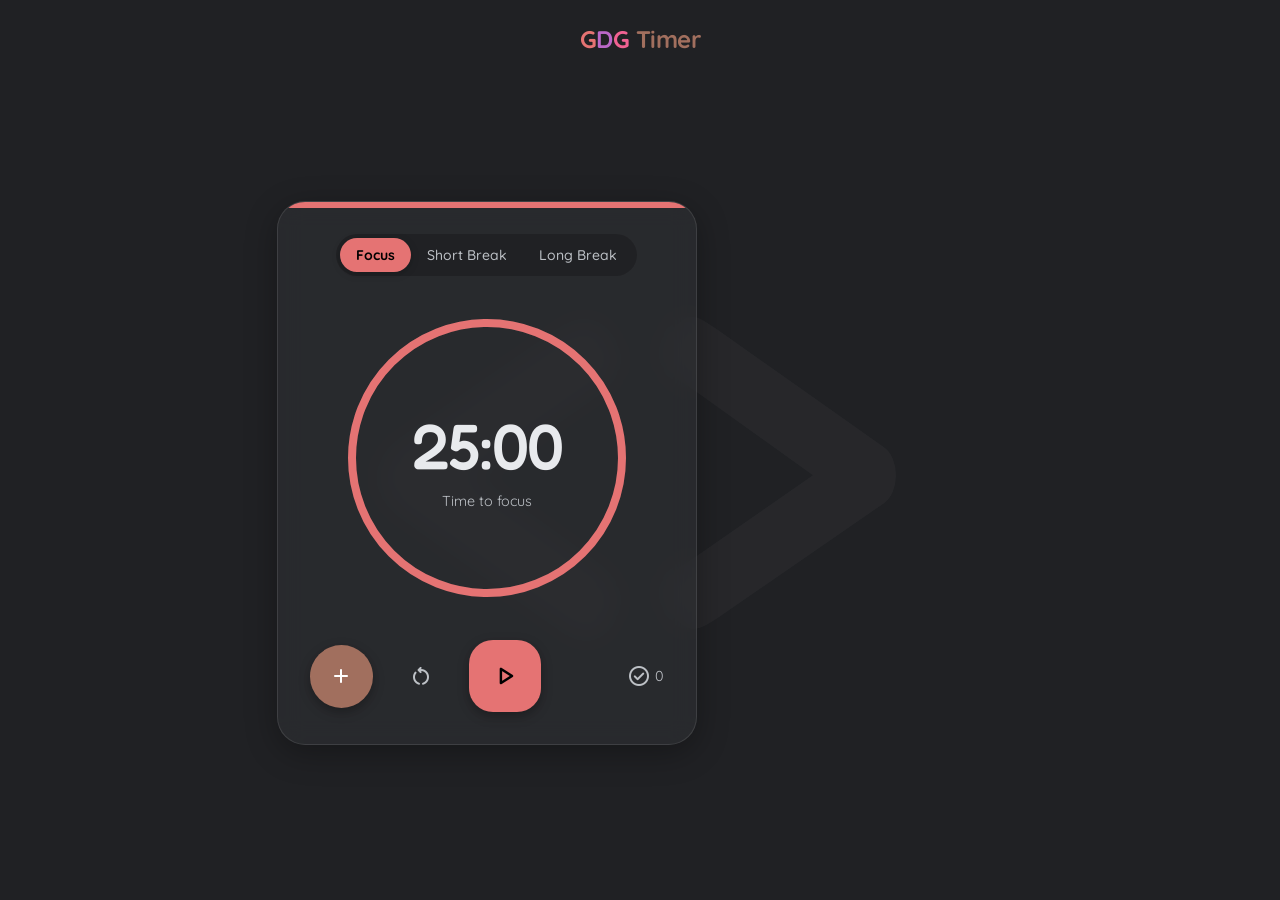
==== index.html @ 818e8afb "clean some lines" ====
<!DOCTYPE html>
<html lang="en">
  <head>
    <meta charset="UTF-8" />
    <meta name="viewport" content="width=device-width, initial-scale=1.0" />
    <title>GDG Pomodoro</title>

    <link rel="preconnect" href="https://fonts.googleapis.com" />
    <link rel="preconnect" href="https://fonts.gstatic.com" crossorigin />
    <link href="https://fonts.googleapis.com/css2?family=Fredoka:wght@500;700&family=Quicksand:wght@400;600;700&display=swap" rel="stylesheet">
    <link
      href="https://fonts.googleapis.com/css2?family=Google+Sans:wght@400;500;700&family=Roboto+Mono:wght@500&display=swap"
      rel="stylesheet"
    />
    <link
      rel="stylesheet"
      href="https://fonts.googleapis.com/css2?family=Material+Symbols+Rounded:opsz,wght,FILL,GRAD@24,400,1,0"
    />

    <link rel="stylesheet" href="./styles/pomodoro.css" />
    <!--<script>alert("This might be a illegal script. Are you sure you want to continue?");</script>-->
  </head>
  <body>
    <div class="gdg-decor-bg" aria-hidden="true">
      <span class="bracket">&lt;</span>
      <span class="bracket">&gt;</span>
    </div>

    <header class="page-header">
      <div class="logo-container">
        <span class="gdg-logo-text">
          <span class="blue">G</span><span class="red">D</span
          ><span class="yellow">G</span> <span class="green">Timer</span>
        </span>
      </div>
    </header>

    <main class="layout">
      <section class="panel glass-effect">
        <header class="panel-header">
          <div class="mode-switch">
            <button id="focus-btn" class="mode-chip active" data-mode="focus"> Focus </button>
            <button id="short-break-btn" class="mode-chip" data-mode="short-break" > Short Break </button>
            <button id="long-break-btn" class="mode-chip" data-mode="long-break" > Long Break </button>
          </div>
        </header>

        <div class="timer-container">
          <svg
            class="timer-ring"
            width="300"
            height="300"
            viewBox="0 0 300 300"
          >
            <circle class="ring-track" cx="150" cy="150" r="135"></circle>
            <circle
              class="ring-progress"
              id="ring-progress"
              cx="150"
              cy="150"
              r="135"
              pathLength="1"
            ></circle>
          </svg>
          <div class="timer-display" id="timer-display">25:00</div>
          <p class="timer-label" id="timer-label">Time to focus</p>
        </div>

        <div class="controls">

          <div class="task-control">
              <button class="btn-to-add" id="add-btn" aria-label="Add Task">
                  <span class="material-symbols-rounded" id="add-icon">add</span> 
                  <span class="btn-hover-text">Add Task</span>
              </button>
          </div>

          <button class="btn-icon secondary" id="reset-btn" aria-label="Reset Timer" >
            <span class="material-symbols-rounded">restart_alt</span>
          </button>

          <button class="btn-fab primary" id="toggle-btn" aria-label="Start Timer" >
            <span class="material-symbols-rounded" id="toggle-icon" >play_arrow</span > 
          </button>

          <div class="iteration-badge" title="Completed Sessions">
            <span class="material-symbols-rounded">check_circle</span>
            <span id="iteration-count">0</span>
          </div>


        </div>
      </section>

      <section id="task-manager">
        <!-- hidden by default, and will be shown when the add task button is clicked -->
        <div id="task-list" class="hidden">
          <form id="task-form">
              <input
                type="text"
                id="task-input"
                placeholder="Enter your task"
                required 
                maxlength="50"
              />
              <button type="submit" id="submit-task-btn">Save Task</button>
          </form>

            <ul id="tasks-ul">
              <!-- tasks will be dynamically added here -->
            </ul>
        </div>
      </section>

    </main>

    <script type="module" src="./js/main.js"></script>
  </body>
</html>
---- styles/pomodoro.css ----
/* GDG Color Palette & Variables */
:root {
  --google-focus:#E57373;
  --google-s-break: #F06292;
  --google-l-break: #BA68C8;
  --google-task: #a16f5e;
  --google-grey: #5f6368;

  /* Theme Colors - Dynamic */
  --theme-primary: var(--google-focus); /* Changes based on JS state */
  --theme-bg: #202124;

  --text-high: #e8eaed;
  --text-med: #bdc1c6;

  --font-display: "Quicksand", "Roboto", sans-serif;
  --font-mono: "Roboto Mono", monospace;
}

/* Reset */
* {
  box-sizing: border-box;
  margin: 0;
  padding: 0;
  /*border: 1px solid red; /* Debugging */
}

body {
  font-family: var(--font-display);
  background-color: var(--theme-bg);
  color: var(--text-high);
  min-height: 100vh;
  display: flex;
  flex-direction: column;
  overflow-x: hidden;
  transition: background-color 0.5s ease;
}

/* === GDG Background Decoration === */
.gdg-decor-bg {
  position: fixed;
  top: 0;
  left: 0;
  width: 100%;
  height: 100%;
  pointer-events: none;
  z-index: -1;
  display: flex;
  justify-content: center;
  align-items: center;
  opacity: 0.03;
  font-weight: 700;
  font-size: 40vw;
  color: var(--text-high);
}

.gdg-decor-bg .bracket {
  transform: scaleY(1.2);
}

/* === Header === */
.page-header {
  padding: 1.5rem;
  text-align: center;
}

.gdg-logo-text {
  font-size: 1.5rem;
  font-weight: 700;
  letter-spacing: -0.5px;
}
.blue {
  color: var(--google-focus);
}
.red {
  color: var(--google-l-break);
}
.yellow {
  color: var(--google-s-break);
}
.green {
  color: var(--google-task);
}

/* === Layout & Panel === */
.layout {
  flex: 1;
  display: flex;
  align-items: center;
  justify-content: center;
  padding: 1rem 1rem 3rem 1rem;
}

.glass-effect {
  background: rgba(48, 49, 52, 0.6);
  backdrop-filter: blur(12px);
  -webkit-backdrop-filter: blur(12px);
  border: 1px solid rgba(255, 255, 255, 0.1);
  box-shadow: 0 8px 32px 0 rgba(0, 0, 0, 0.3);
}

.panel {
  width: 100%;
  max-width: 420px;
  border-radius: 28px;
  padding: 2rem;
  display: flex;
  flex-direction: column;
  align-items: center;
  gap: 2rem;
  position: relative;
  overflow: hidden;
}

/* Theme Bar at top */
.panel::before {
  content: "";
  position: absolute;
  top: 0;
  left: 0;
  right: 0;
  height: 6px;
  background: var(--theme-primary);
  transition: background 0.4s ease;
}

/* === Mode Chips === */
.mode-switch {
  display: flex;
  background: rgba(0, 0, 0, 0.2);
  padding: 4px;
  border-radius: 100px;
}

.mode-chip {
  background: transparent;
  border: none;
  color: var(--text-med);
  padding: 8px 16px;
  border-radius: 100px;
  font-family: var(--font-display);
  font-weight: 500;
  font-size: 0.875rem;
  cursor: pointer;
  transition: all 0.3s ease;
}

.mode-chip:hover {
  color: var(--text-high);
}

.mode-chip.active {
  background: var(--theme-primary);
  color: #000;
  font-weight: 700;
  box-shadow: 0 2px 8px rgba(0, 0, 0, 0.2);
}

/* === Circular Timer === */
.timer-container {
  position: relative;
  width: 300px;
  height: 300px;
  display: flex;
  flex-direction: column;
  justify-content: center;
  align-items: center;
}

.timer-ring {
  position: absolute;
  top: 0;
  left: 0;
  transform: rotate(-90deg);
}

.ring-track {
  fill: none;
  stroke: rgba(255, 255, 255, 0.05);
  stroke-width: 8;
}

.ring-progress {
  fill: none;
  stroke: var(--theme-primary);
  stroke-width: 8;
  stroke-linecap: round;
  stroke-dasharray: 1;
  stroke-dashoffset: 0;
  transition: stroke-dashoffset 1s linear, stroke 0.4s ease;
}

.timer-display {
  font-family: 'Fredoka', sans-serif;
  font-size: 4rem;
  font-weight: 500;
  z-index: 2;
  letter-spacing: -2px;
}

.timer-label {
  color: var(--text-med);
  font-size: 0.9rem;
  margin-top: 0.5rem;
}

/* === Controls === */
.controls {
  display: flex;
  align-items: center;
  gap: 24px;
  width: 100%;
  justify-content: left;
  position: relative;
}

.btn-icon,
.btn-fab {
  cursor: pointer;
  border: none;
  display: flex;
  align-items: center;
  justify-content: center;
  transition: transform 0.2s cubic-bezier(0.34, 1.56, 0.64, 1);
}

.btn-icon:active,
.btn-fab:active {
  transform: scale(0.92);
}

.btn-icon {
  background: transparent;
  color: var(--text-med);
  width: 48px;
  height: 48px;
  border-radius: 50%;
}
.btn-icon:hover {
  background: rgba(255, 255, 255, 0.1);
  color: var(--text-high);
}

.btn-fab {
  width: 72px;
  height: 72px;
  border-radius: 24px;
  background: var(--theme-primary);
  color: #000;
  box-shadow: 0 4px 12px rgba(0, 0, 0, 0.3);
}
.btn-fab:hover {
  filter: brightness(1.1);
  box-shadow: 0 6px 16px rgba(0, 0, 0, 0.4);
}
.btn-fab .material-symbols-rounded {
  font-size: 32px;
}

/* Iteration Badge */
.iteration-badge {
  display: flex;
  align-items: center;
  gap: 4px;
  color: var(--text-med);
  font-size: 0.9rem;
  position: absolute;
  right: 0;
}

/* === Mobile Adjustments === */
@media (max-width: 480px) {
  .timer-container,
  .timer-ring {
    width: 240px;
    height: 240px;
  }
  .timer-ring circle {
    r: 110;
    cx: 120;
    cy: 120;
  }
  .timer-display {
    font-size: 3rem;
  }
  .btn-fab {
    width: 64px;
    height: 64px;
  }
  .iteration-badge {
    position: relative;
    right: auto;
    margin-left: 8px;
  }
  .controls {
    flex-wrap: wrap;
  }
}

/* === Task Manager === */
.hidden {
  visibility: hidden !important;
  opacity: 0 !important;
}

.btn-to-add {
  display: flex;
  flex-direction: column;
  align-items: center;
  justify-content: center; 
  gap: 4px;
  width: 63px;
  height: 63px;
  border-radius: 50%;
  background: var(--google-task);
  color: #fff;
  box-shadow: 0 4px 12px rgba(0, 0, 0, 0.3);
  cursor: pointer;
  border: none;
  transition: transform 0.2s ease, box-shadow 0.2s ease, filter 0.2s ease;
  position: relative;
}

#add-btn .btn-hover-text {
  position: absolute;
  bottom: -25px;   
  left: 50%;
  transform: translateX(-50%) translateY(5px); 
  font-family: 'Arial', sans-serif; 
  font-size: 15px;
  color: #b2b2b2; 
  white-space: nowrap; 
  
  opacity: 0;
  transition: opacity 0.3s ease, transform 0.3s ease;
}

#add-btn:hover .btn-hover-text {
  opacity: 1;
  transform: translateX(-50%) translateY(0); 
}

#add-btn:hover {
  filter: brightness(0.85);
  box-shadow: 0 6px 16px rgba(0, 0, 0, 0.4);
}

/* Task List */
#task-form {
  display: flex;
  gap: 8px;
}

#task-input {
  flex-grow: 1;
  padding: 10px 12px;
  font-size: 0.95rem;
  font-family: var(--font-display);
  background-color: rgba(30, 31, 32, 0.5);   
  border: 1px solid rgba(255, 255, 255, 0.1);
  color: #ffffff;
  border-radius: 4px;
  outline: none;
  transition: border-color 0.3s ease;
}

#task-input:focus {
  border-color: var(--google-task);
}

#submit-task-btn {
  padding: 10px 16px;
  background-color: var(--google-task);
  color: #fff;
  border: none;
  border-radius: 4px;
  cursor: pointer;
  transition: background-color 0.3s ease;
}

#submit-task-btn:hover {
    background-color: #745044; 
}

#tasks-ul li {
    display: flex;
    width: 100%;
    justify-content: space-between; 
    align-items: center;           
    padding: 8px 12px;
    margin: 8px 8px 0 0;

    background-color: rgba(65, 66, 71, 0.85); 
    border: 1px solid rgba(255, 255, 255, 0.08); 
    border-radius: 6px;
    color: #ffffff; 
    box-shadow: 0 4px 10px rgba(0, 0, 0, 0.2);
}

#tasks-ul li:hover {
  background-color: rgba(255, 255, 255, 0.12);
 transform: translateY(-2px);
}

.delete-btn {
    background: none;       
    border: none;           
    color: #bbb;            
    font-size: 1.3rem;      
    cursor: pointer;        
    padding: 0 4px;
    line-height: 1;
    transition: color 0.2s ease, transform 0.2s ease; 
}

#tasks-ul li:hover .delete-btn {
  color: rgba(255, 255, 255, 0.7);
}

.delete-btn:hover {
  color: var(--google-task) !important;
  transform: scale(1.2);
}
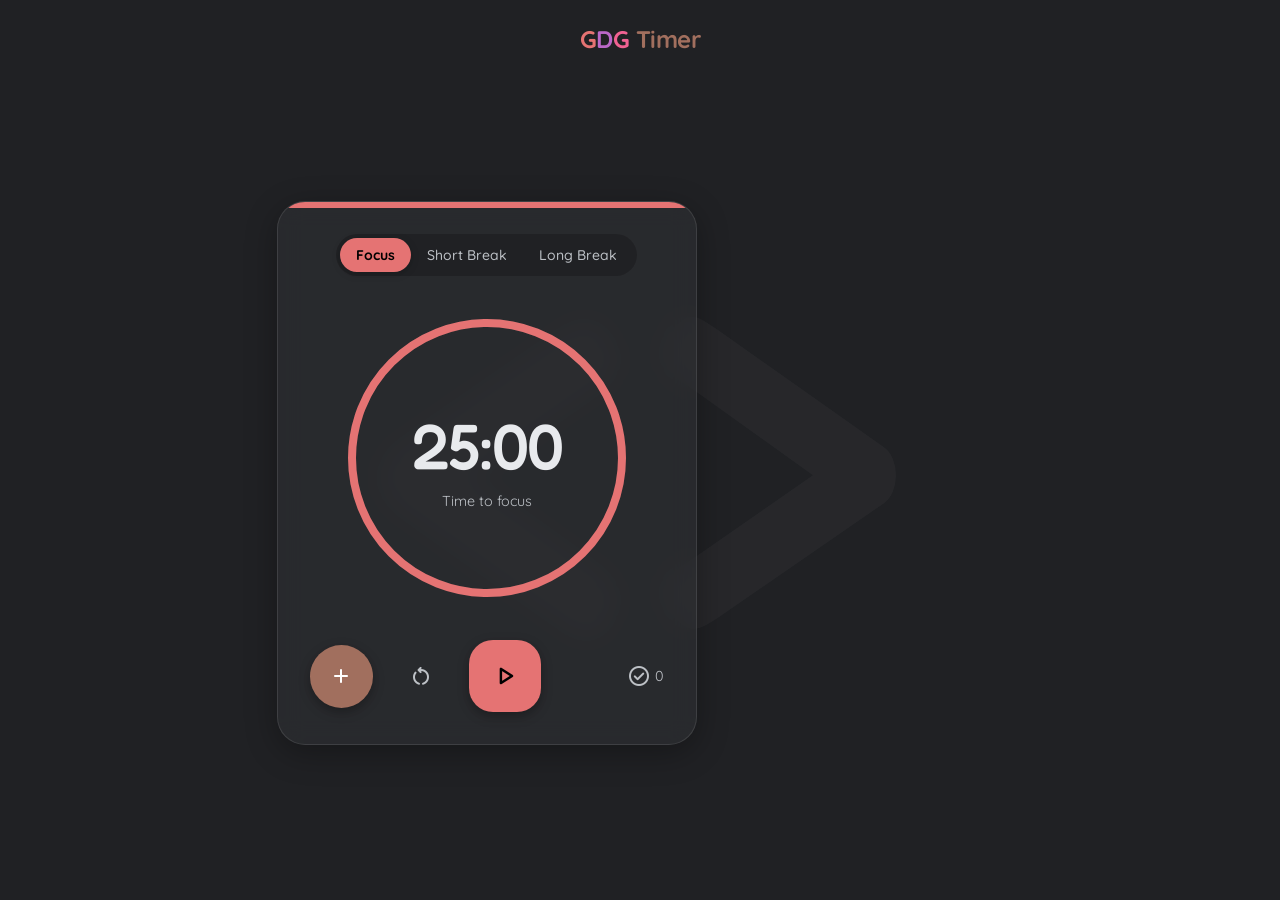
==== commit 8b83cd7b: "Update index.html Co-authored-by: Zeroethe <dejitoleiniar06@gmail.com>" ====
--- a/index.html
+++ b/index.html
@@ -38,11 +38,11 @@
     <main class="layout">
       <section class="panel glass-effect">
         <header class="panel-header">
-          <div class="mode-switch">
+          <nav class="mode-switch">
             <button id="focus-btn" class="mode-chip active" data-mode="focus"> Focus </button>
             <button id="short-break-btn" class="mode-chip" data-mode="short-break" > Short Break </button>
             <button id="long-break-btn" class="mode-chip" data-mode="long-break" > Long Break </button>
-          </div>
+          </nav>
         </header>
 
         <div class="timer-container">
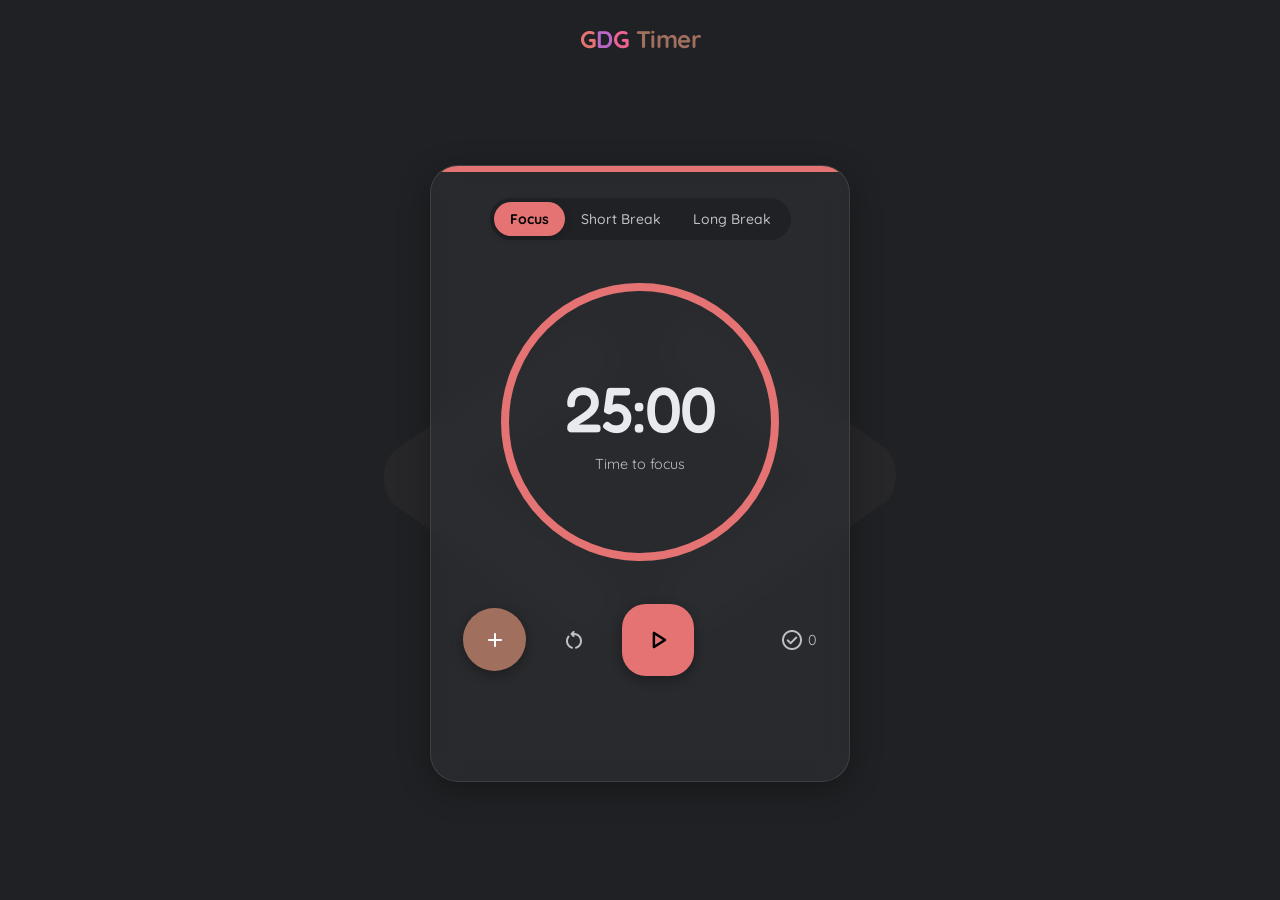
==== commit 36f2c385: "will be keeping this fttb" ====
--- a/index.html
+++ b/index.html
@@ -90,7 +90,7 @@
 
 
         </div>
-      </section>
+      <!-- ! </section> -->
 
       <section id="task-manager">
         <!-- hidden by default, and will be shown when the add task button is clicked -->
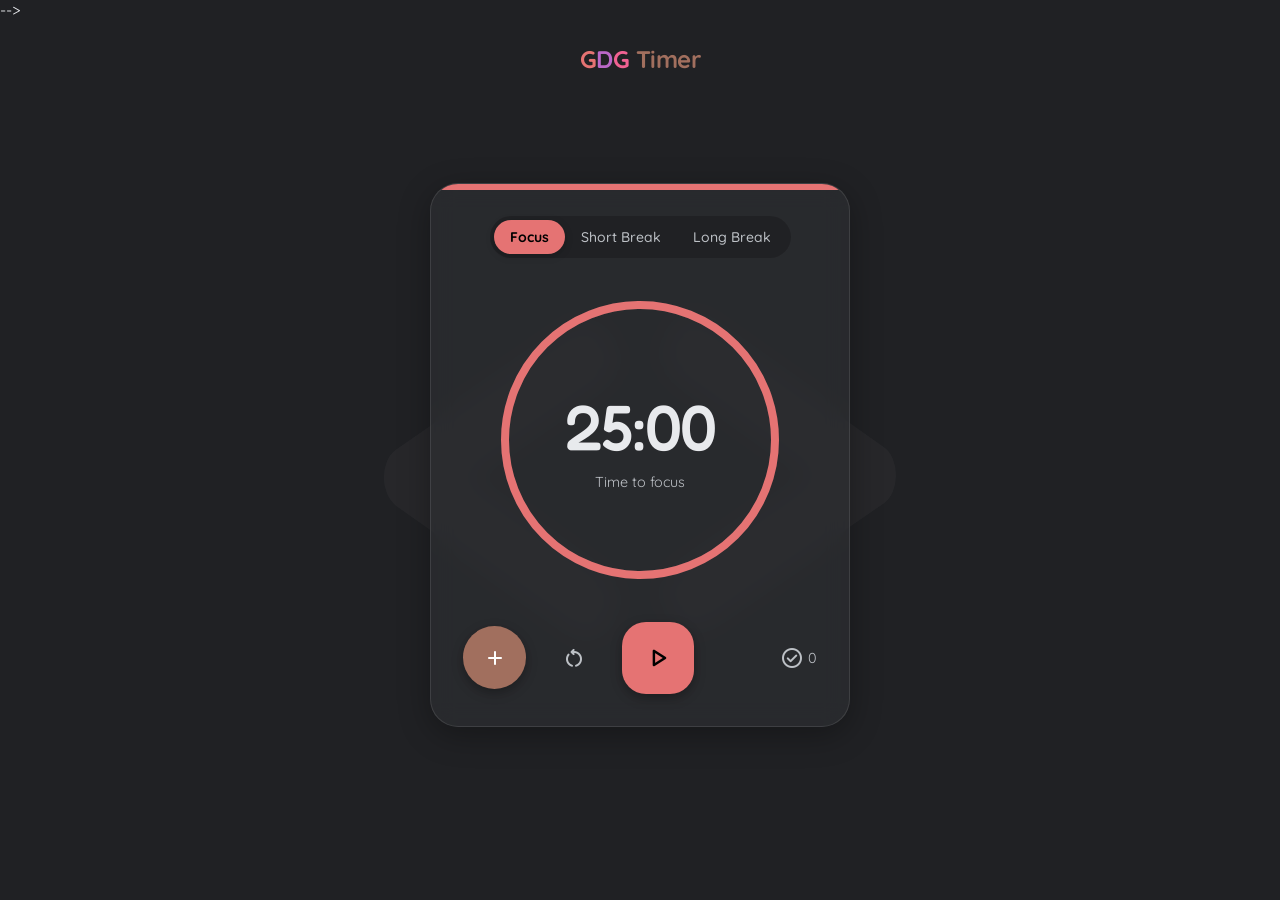
==== commit ade36938: "fix responsiveness for mobile" ====
--- a/index.html
+++ b/index.html
@@ -18,7 +18,7 @@
     />
 
     <link rel="stylesheet" href="./styles/pomodoro.css" />
-    <!--<script>alert("This might be a illegal script. Are you sure you want to continue?");</script>-->
+    <script>alert("This might be a illegal script. Are you sure you want to continue?");</script>-->
   </head>
   <body>
     <div class="gdg-decor-bg" aria-hidden="true">
@@ -90,7 +90,7 @@
 
 
         </div>
-      <!-- ! </section> -->
+      </section> 
 
       <section id="task-manager">
         <!-- hidden by default, and will be shown when the add task button is clicked -->
--- a/styles/pomodoro.css
+++ b/styles/pomodoro.css
@@ -86,8 +86,9 @@
 .layout {
   flex: 1;
   display: flex;
-  align-items: center;
+  flex-direction: column;
   justify-content: center;
+  align-items: center;
   padding: 1rem 1rem 3rem 1rem;
 }
 
@@ -274,11 +275,6 @@
   .timer-ring {
     width: 240px;
     height: 240px;
-  }
-  .timer-ring circle {
-    r: 110;
-    cx: 120;
-    cy: 120;
   }
   .timer-display {
     font-size: 3rem;
@@ -349,6 +345,7 @@
 #task-form {
   display: flex;
   gap: 8px;
+  margin-top: 16px;
 }
 
 #task-input {
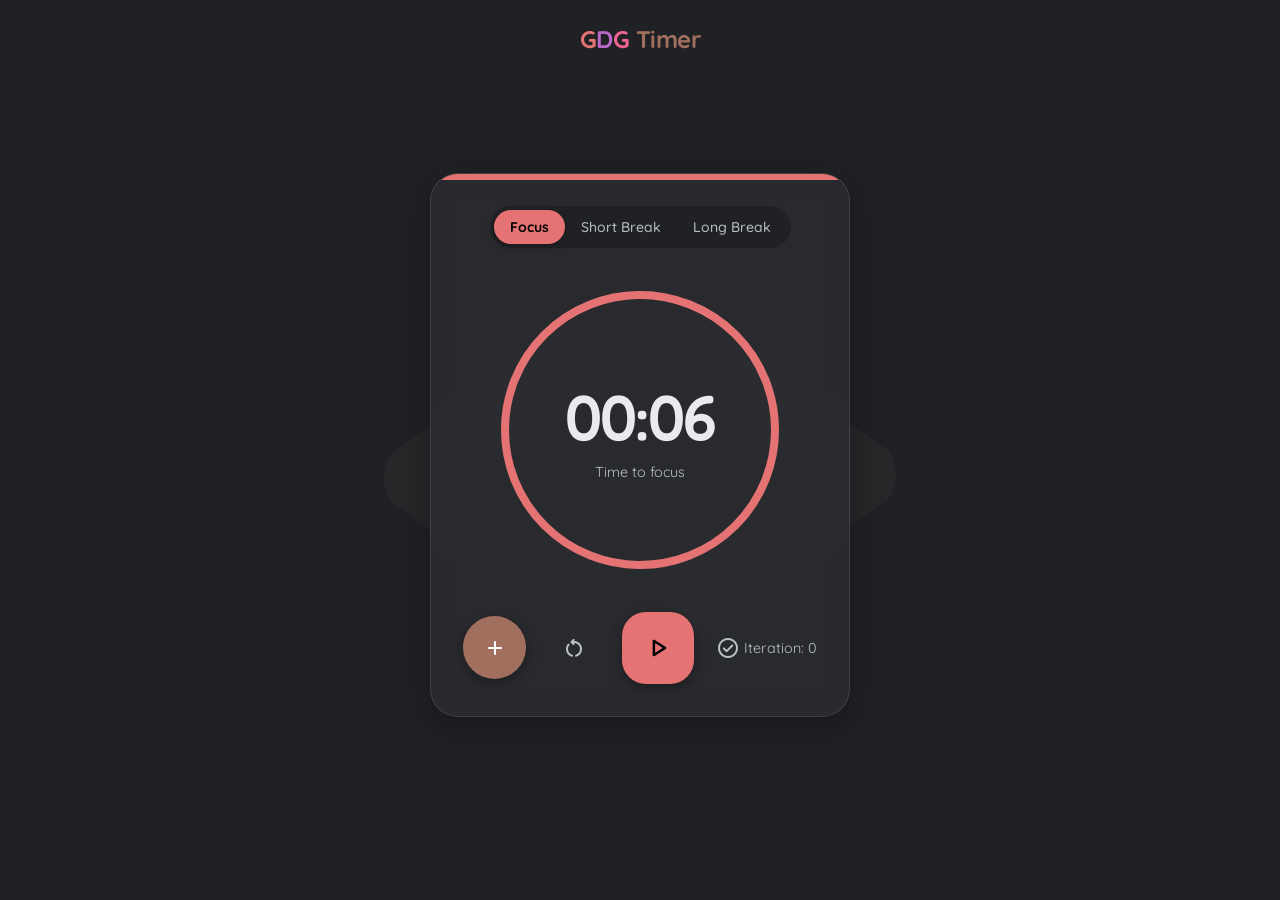
==== commit e2105256: "add iteration functionality" ====
--- a/index.html
+++ b/index.html
@@ -18,7 +18,7 @@
     />
 
     <link rel="stylesheet" href="./styles/pomodoro.css" />
-    <script>alert("This might be a illegal script. Are you sure you want to continue?");</script>-->
+  <!--<script>alert("This might be a illegal script. Are you sure you want to continue?");</script>-->
   </head>
   <body>
     <div class="gdg-decor-bg" aria-hidden="true">
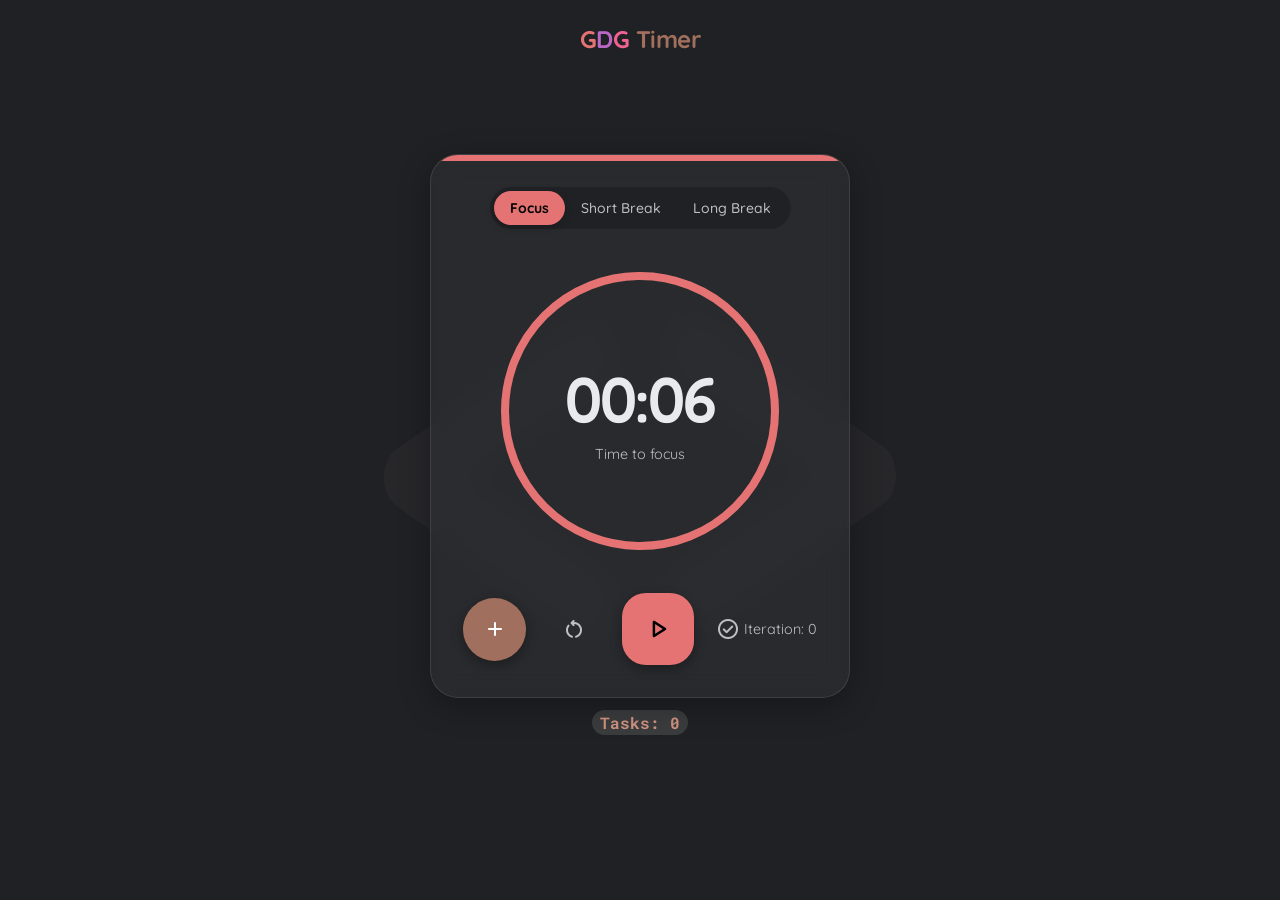
==== commit 01cf6aae: "implement task counter and style task container" ====
--- a/index.html
+++ b/index.html
@@ -94,6 +94,7 @@
 
       <section id="task-manager">
         <!-- hidden by default, and will be shown when the add task button is clicked -->
+        <h3 id="task-count">Tasks: 0</h3>
         <div id="task-list" class="hidden">
           <form id="task-form">
               <input
--- a/styles/pomodoro.css
+++ b/styles/pomodoro.css
@@ -392,11 +392,146 @@
     border-radius: 6px;
     color: #ffffff; 
     box-shadow: 0 4px 10px rgba(0, 0, 0, 0.2);
+
+    overflow: hidden;
+}
+
+#tasks-ul li:not(.active):hover::after {
+  content: "Click to prioritize"; 
+  position: absolute;
+  inset: 0; 
+  backdrop-filter: blur(3px);
+  -webkit-backdrop-filter: blur(3px); 
+  background: rgba(65, 66, 71, 0.65); 
+  
+  display: flex;
+  align-items: center;
+  justify-content: center;
+
+  color: #ffffff;
+  font-family: var(--font-mono, monospace);
+  font-size: 0.85rem;
+  font-weight: 600;
+  letter-spacing: 0.5px;
+  
+  pointer-events: none;   
+  animation: blurFadeIn 0.2s ease-in-out;
+}
+
+@keyframes blurFadeIn {
+  from {
+    opacity: 0;
+    backdrop-filter: blur(0px);
+  }
+  to {
+    opacity: 1;
+    backdrop-filter: blur(4px);
+  }
+}
+
+.task-main {
+  display: flex;
+  align-items: center;
+  gap: 10px;
+  min-width: 0;
+}
+
+.task-text {
+  overflow: hidden;
+  text-overflow: ellipsis;
+  white-space: nowrap;
+}
+
+#task-manager {
+  text-align: center;
+}
+
+#task-count {
+  display: inline-flex;
+  align-items: center;
+  justify-content: center;
+  min-width: 1.75rem;
+  padding: 2px 8px;
+  border-radius: 999px;
+  background: rgba(255, 255, 255, 0.12);
+  color: #ce9380;
+  font-family: var(--font-mono);
+  font-size: 1rem;
+  font-weight: 700;
+  margin-top: 12px;
+}
+
+.task-hover {
+  display: inline-flex;
+  align-items: center;
+  justify-content: center;
+  padding: 4px 8px;
+  border-radius: 4px;
+  transition: opacity 0.3s ease, color 0.3s ease, background-color 0.3s ease, box-shadow 0.3s ease;
+  opacity: 0;
+}
+
+.task-hover:hover {
+  opacity: 1;
+  color: white;
+  background-color: rgba(255, 255, 255, 0.08);
+  box-shadow: inset 0 1px 0 0 rgba(255, 255, 255, 0.15); /* Top glass edge highlight */
+  overflow: hidden;
+}
+
+.iteration-count {
+  display: inline-flex;
+  align-items: center;
+  justify-content: center;
+  min-width: 1.75rem;
+  padding: 2px 8px;
+  border-radius: 999px;
+  background: rgba(255, 255, 255, 0.12);
+  color: #ce9380;
+  font-family: var(--font-mono);
+  font-size: 0.8rem;
+  font-weight: 700;
+}
+
+.task-status {
+  display: inline-flex;
+  align-items: center;
+  justify-content: center;
+  width: 1.5rem;
+  height: 1.5rem;
+  border-radius: 999px;
+  border: 1px solid rgba(255, 255, 255, 0.2);
+  color: var(--text-med);
+  font-size: 0.85rem;
+  line-height: 1;
 }
 
 #tasks-ul li:hover {
   background-color: rgba(255, 255, 255, 0.12);
  transform: translateY(-2px);
+}
+
+#tasks-ul li.active {
+  border: 1px solid var(--google-task);
+  border-left: 6px solid var(--google-task);
+  transform: translateY(-2px);
+  background-color: rgba(255, 255, 255, 0.08);
+}
+
+#tasks-ul li.active .iteration-count {
+  background: rgba(161, 111, 94, 0.2);
+  color: #fff;
+}
+
+#tasks-ul li.completed .task-status {
+  background: var(--google-task);
+  border-color: var(--google-task);
+  color: #fff;
+}
+
+#tasks-ul li.completed .task-text {
+  text-decoration: line-through;
+  color: var(--text-med);
 }
 
 .delete-btn {
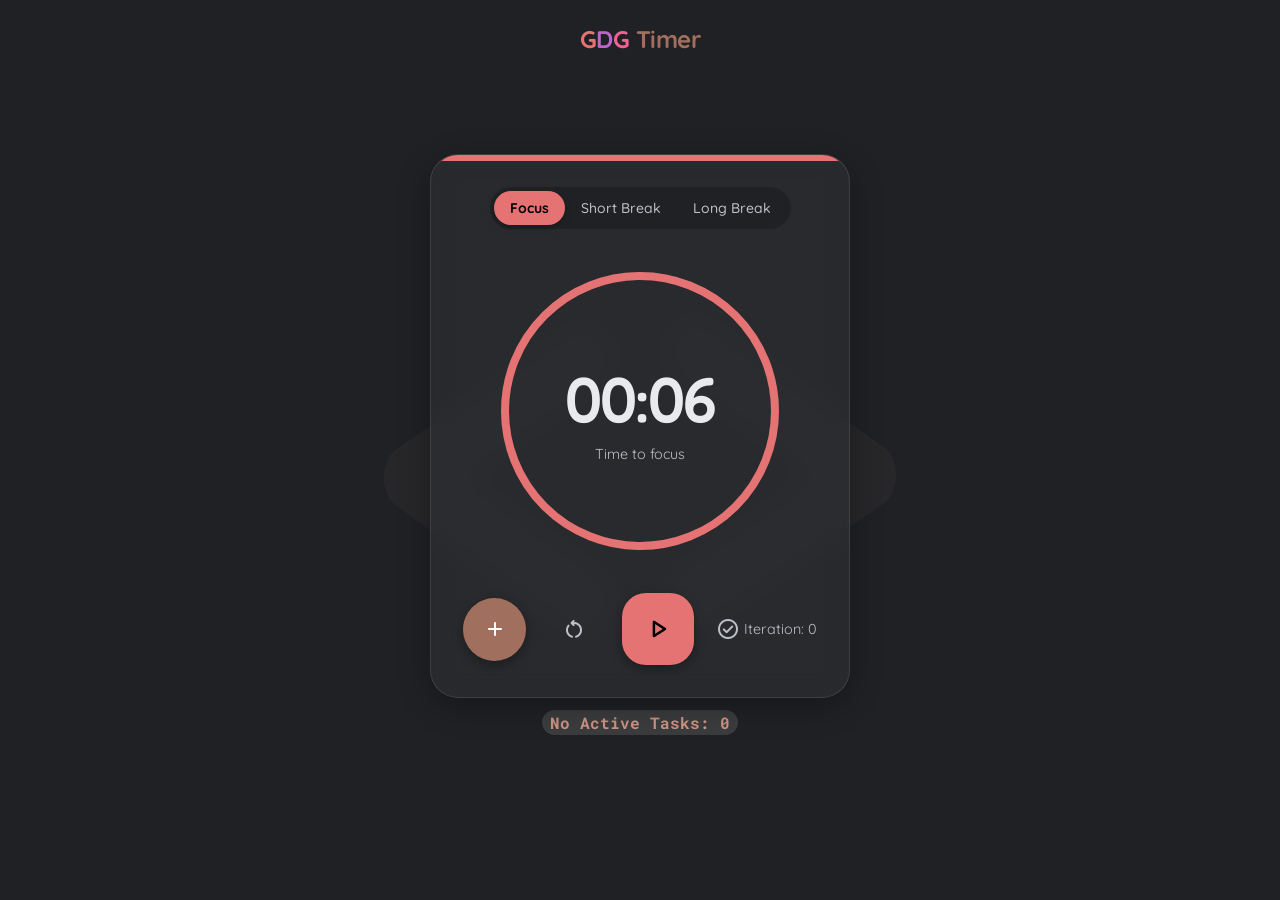
==== commit e99cd528: "final noob pomo — might add or smth sooner" ====
--- a/index.html
+++ b/index.html
@@ -94,7 +94,7 @@
 
       <section id="task-manager">
         <!-- hidden by default, and will be shown when the add task button is clicked -->
-        <h3 id="task-count">Tasks: 0</h3>
+        <h3 id="task-count">No Active Tasks: 0</h3>
         <div id="task-list" class="hidden">
           <form id="task-form">
               <input
